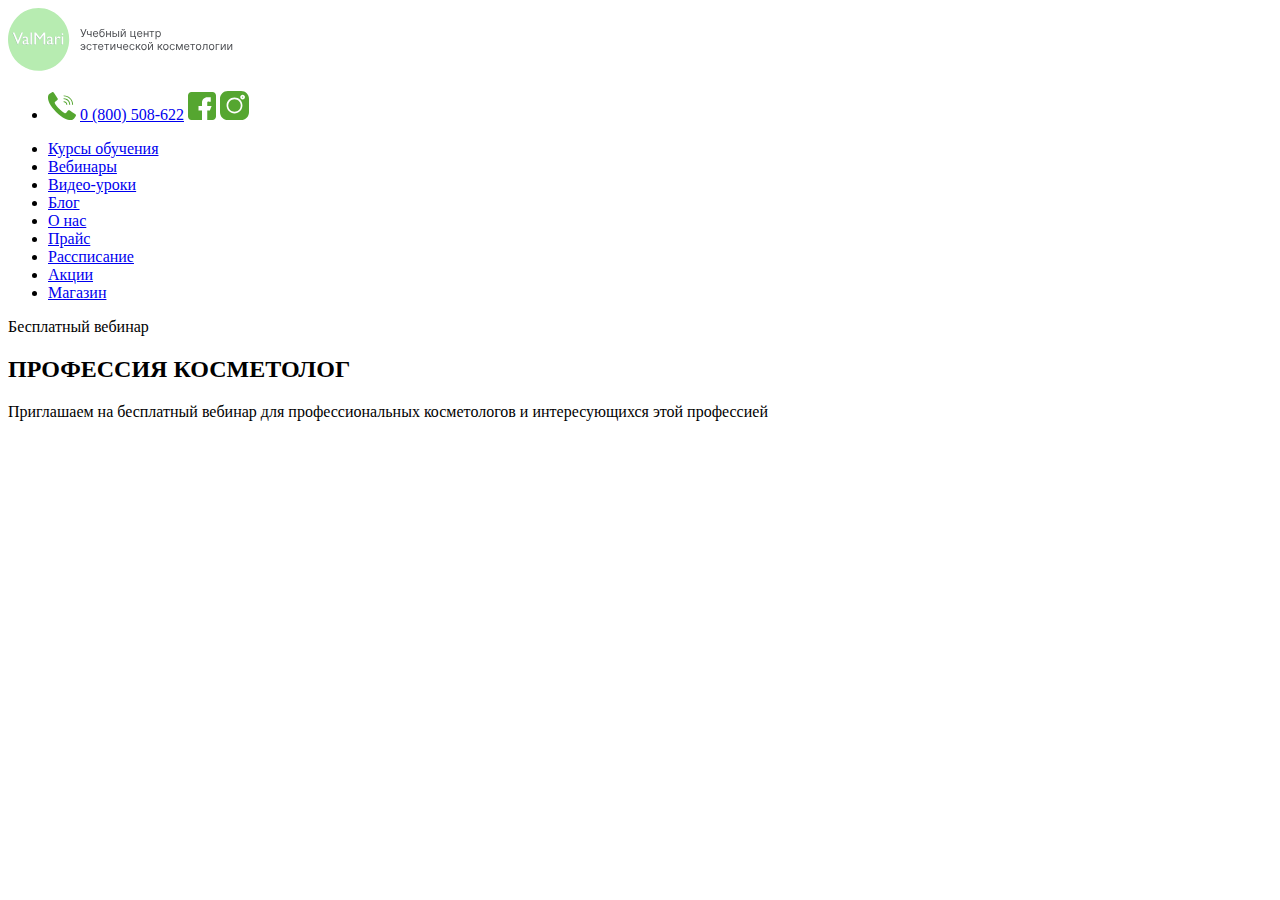
==== index.html @ c7e80268 "ыыыыыыы" ====
<!DOCTYPE html>
<html lang="en">
<head>
    <meta charset="UTF-8">
    <meta name="viewport" content="width=device-width, initial-scale=1.0">
    <title>Vulmary</title>
    <link rel="preconnect" href="https://fonts.googleapis.com"><link rel="preconnect" href="https://fonts.gstatic.com" crossorigin><link href="https://fonts.googleapis.com/css2?family=Montserrat:ital,wght@0,100..900;1,100..900&display=swap" rel="stylesheet">
    <link rel="preconnect" href="https://fonts.googleapis.com"><link rel="preconnect" href="https://fonts.gstatic.com" crossorigin><link href="https://fonts.googleapis.com/css2?family=Montserrat:ital,wght@0,100..900;1,100..900&family=Raleway:ital,wght@0,100..900;1,100..900&display=swap" rel="stylesheet">
    <link rel="preconnect" href="https://fonts.googleapis.com"><link rel="preconnect" href="https://fonts.gstatic.com" crossorigin><link href="https://fonts.googleapis.com/css2?family=Inter:wght@100..900&display=swap" rel="stylesheet">
    <link rel="preconnect" href="https://fonts.googleapis.com">
    <link rel="preconnect" href="https://fonts.gstatic.com" crossorigin>
    <link href="https://fonts.googleapis.com/css2?family=Mr+Dafoe&display=swap" rel="stylesheet">

</head>
<body>
    <header>
        <div class="container">
            <div class="header-top">
            
                <div class="header-contack">
                    <img src="img/лого (1) 1.svg" alt="кружочек">
                    <ul>
                        <li>
                            <img src="img/Иконка телефон.svg" alt="Иконка телефон">
                            <a href="tel:0800508622">0 (800) 508-622</a>
                            <img src="img/facebook 1.svg" alt="facebook">
                            <img src="img/instagram 1.svg" alt="instagram">
                        </li>
                    </ul>
                </div>
              
                  <ul class="header-menu">
                    <li><a href="#">Курсы обучения</a></li>
                    <li><a href="#">Вебинары</a></li>
                    <li><a href="#">Видео-уроки</a></li>
                    <li><a href="#">Блог</a></li>
                    <li><a href="#">О нас</a></li>
                    <li><a href="#">Прайс</a></li>
                    <li><a href="#">Рассписание</a></li>
                    <li><a href="#">Акции</a></li>
                    <li><a href="#">Магазин</a></li>
                  </ul>
                
            </div>
        </div>
    </header>
    <section class="woman">
        <div class="container">
            <div class="woman-text">
                <p>Бесплатный вебинар</p>
                <h2>ПРОФЕССИЯ КОСМЕТОЛОГ</h2>
                <p>Приглашаем на бесплатный вебинар для профессиональных косметологов и интересующихся этой профессией</p>
            </div>
        </div>
    </section>
    <section></section>
    <section></section>
    <section></section>
    <section></section>
    <section></section>
    <section></section>
    <script src="script/script.js"></script>
</body>
</html>
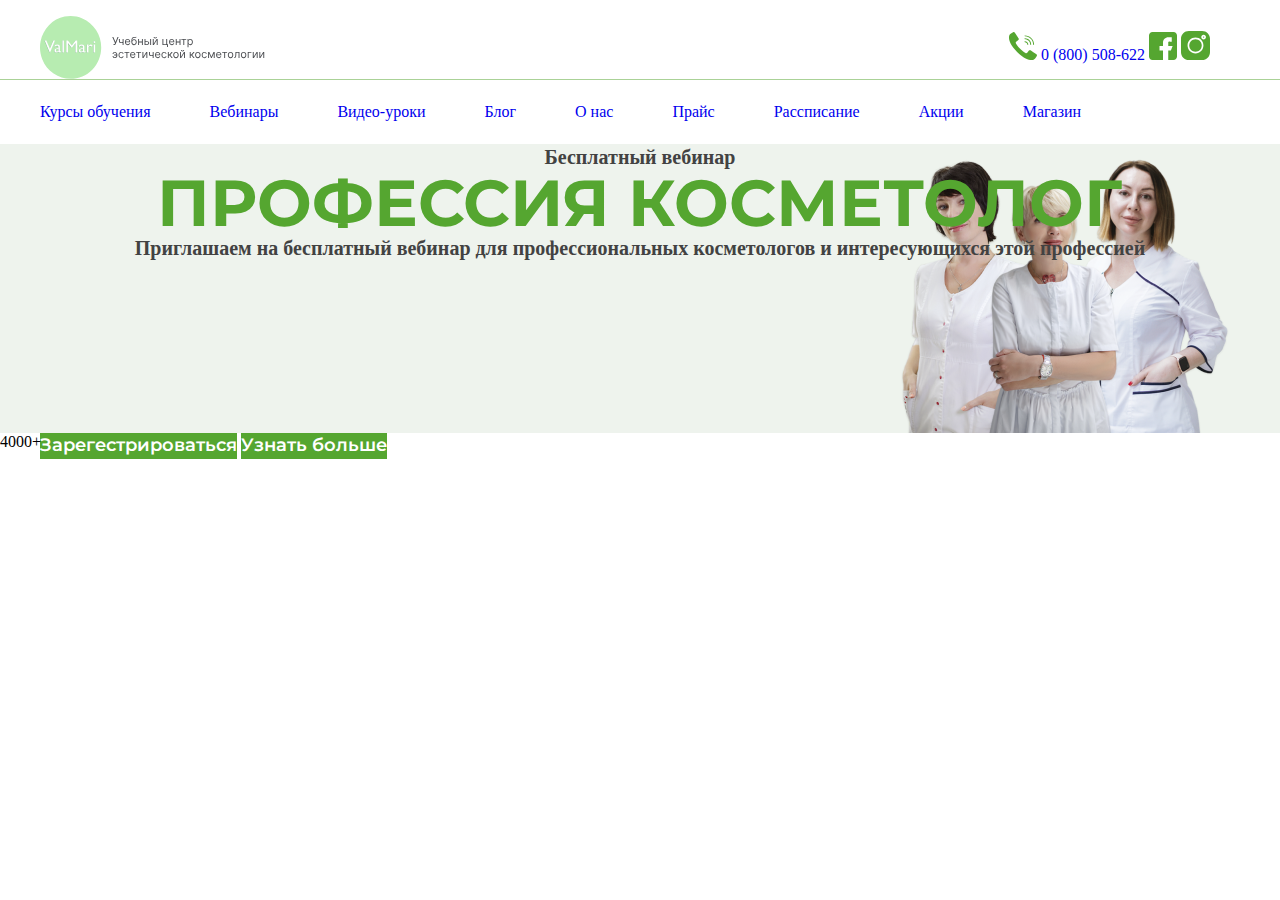
==== commit 0e7ff653: "ыыыыы" ====
--- a/index.html
+++ b/index.html
@@ -9,7 +9,7 @@
     <link rel="preconnect" href="https://fonts.googleapis.com"><link rel="preconnect" href="https://fonts.gstatic.com" crossorigin><link href="https://fonts.googleapis.com/css2?family=Inter:wght@100..900&display=swap" rel="stylesheet">
     <link rel="preconnect" href="https://fonts.googleapis.com">
     <link rel="preconnect" href="https://fonts.gstatic.com" crossorigin>
-    <link href="https://fonts.googleapis.com/css2?family=Mr+Dafoe&display=swap" rel="stylesheet">
+    <link rel="stylesheet" href="/style/style.css">
 
 </head>
 <body>
@@ -29,31 +29,49 @@
                     </ul>
                 </div>
               
-                  <ul class="header-menu">
-                    <li><a href="#">Курсы обучения</a></li>
-                    <li><a href="#">Вебинары</a></li>
-                    <li><a href="#">Видео-уроки</a></li>
-                    <li><a href="#">Блог</a></li>
-                    <li><a href="#">О нас</a></li>
-                    <li><a href="#">Прайс</a></li>
-                    <li><a href="#">Рассписание</a></li>
-                    <li><a href="#">Акции</a></li>
-                    <li><a href="#">Магазин</a></li>
-                  </ul>
+               
                 
             </div>
+        </div>
+        <div class="line">
+            
+        </div>
+        <div class="container">
+            <ul class="header-menu">
+                <li><a href="#">Курсы обучения</a></li>
+                <li><a href="#">Вебинары</a></li>
+                <li><a href="#">Видео-уроки</a></li>
+                <li><a href="#">Блог</a></li>
+                <li><a href="#">О нас</a></li>
+                <li><a href="#">Прайс</a></li>
+                <li><a href="#">Рассписание</a></li>
+                <li><a href="#">Акции</a></li>
+                <li><a href="#">Магазин</a></li>
+              </ul>
         </div>
     </header>
     <section class="woman">
         <div class="container">
             <div class="woman-text">
                 <p>Бесплатный вебинар</p>
-                <h2>ПРОФЕССИЯ КОСМЕТОЛОГ</h2>
+                <h2 class="ppp">ПРОФЕССИЯ КОСМЕТОЛОГ</h2>
                 <p>Приглашаем на бесплатный вебинар для профессиональных косметологов и интересующихся этой профессией</p>
             </div>
+            <div class="buttons">
+                <button class="reg">
+                    Зарегестрироваться
+                </button>
+                <button class="ub">
+                    Узнать больше
+                </button>
+            </div>
+           
         </div>
     </section>
-    <section></section>
+    <section class="+++">
+        <p>4000+</p>
+            
+    </section>
     <section></section>
     <section></section>
     <section></section>
--- a/style/style.css
+++ b/style/style.css
@@ -0,0 +1,112 @@
+*{
+    padding: 0;
+    margin: 0;
+}
+h1,h2,h3,p{
+    padding: 0;
+    margin: 0;
+}
+a{
+    text-decoration: none;
+}
+ul,ol{
+    list-style: none;
+}
+button{
+    cursor: pointer;
+}
+
+
+
+
+
+
+
+/* ------------------header------------------- */
+
+.container{
+    max-width: 1200px;
+    margin: 0 auto;
+    height: 100%;
+}
+.header-top{
+    margin-top: 16px;
+}
+.header-menu{
+    display: flex;
+}
+ul{
+    display: flex;
+    
+}
+.header-menu>li{
+    align-items: center;
+    margin-right: 59px;
+    justify-content: space-between;
+    padding-top: 23px;
+    padding-bottom: 23px;
+}
+.line{
+    height: 1px;
+    background-color:rgba(85, 166, 48, 0.5) ;
+}
+.header-menu>li:last-child{
+    margin-right: 0;
+}
+.header-contack{
+    display: flex;
+    justify-content: space-between;
+    align-items: center;
+    margin-right: 30px;
+}
+
+
+
+
+
+/*--------------------- selection1----------------- */
+
+.woman{
+    height: 289px;
+    background-color: #eef3ed;
+    width: 100%;
+
+}
+
+.woman-text{
+    background-image: url('../img/12332\ \(8\)\ 1.png');
+    background-repeat: no-repeat;
+    background-position-x: right;
+    background-position-y: bottom;
+    width: 100%;
+    height: 100%;
+    font-family: var(--font-family);
+    font-weight: 600;
+    font-size: 20px;
+    line-height: 130%;
+    text-align: center;
+    color: #424242;
+    flex-direction:column;
+    
+}
+
+.ppp{
+    font-family: "Montserrat";
+    font-weight: 700;
+    font-size: 65px;
+    line-height: 100%;
+    color: #55a630;
+}
+.buttons>button{
+    font-family: "Montserrat";
+    font-weight: 600;
+    font-size: 18px;
+    line-height: 144%;
+    text-align: center;
+    color: #fff;
+    display: inline-flex;
+    background: #55a630;
+    cursor: pointer;
+    border: none;
+}
+
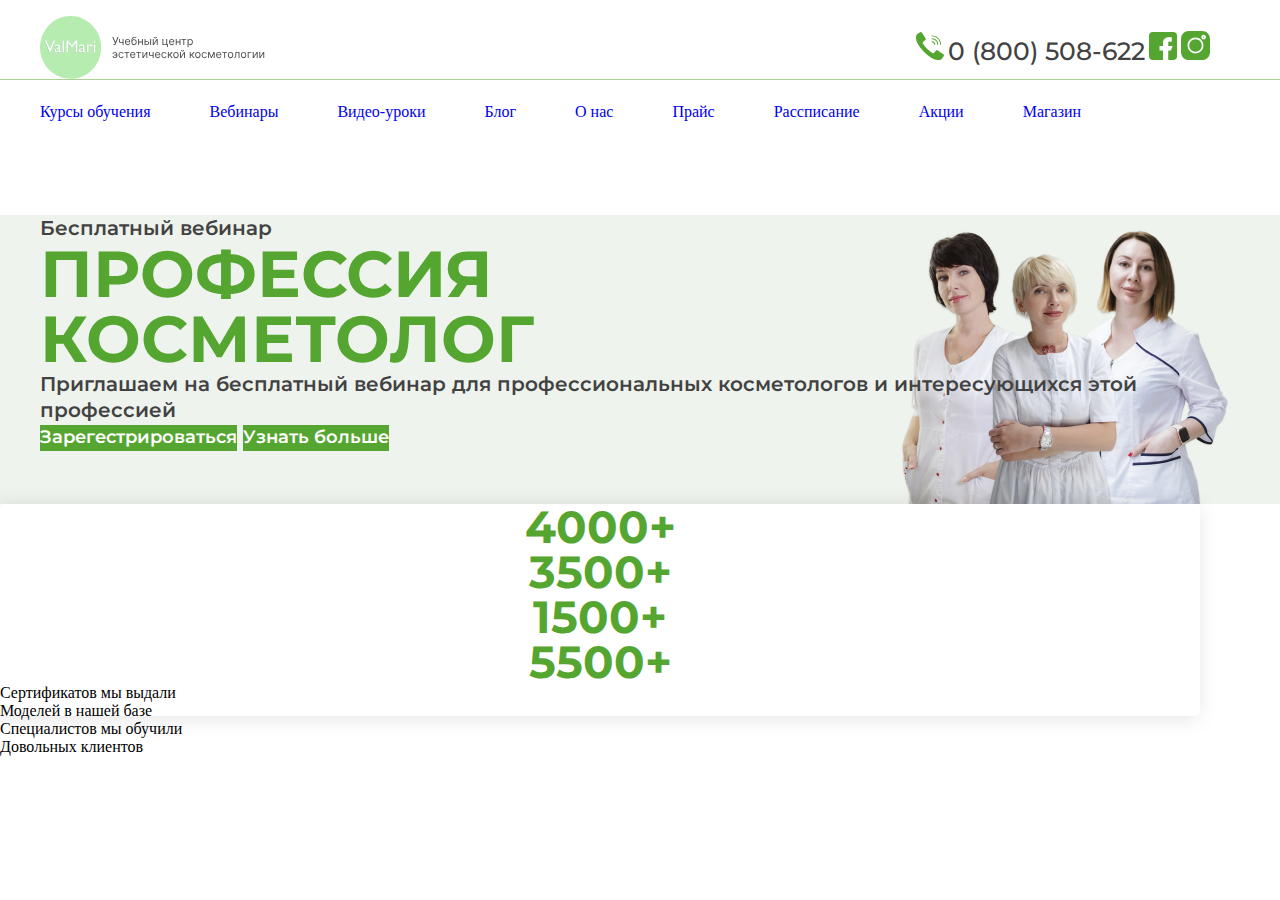
==== commit dc729966: "sssss" ====
--- a/index.html
+++ b/index.html
@@ -53,24 +53,37 @@
     <section class="woman">
         <div class="container">
             <div class="woman-text">
-                <p>Бесплатный вебинар</p>
-                <h2 class="ppp">ПРОФЕССИЯ КОСМЕТОЛОГ</h2>
-                <p>Приглашаем на бесплатный вебинар для профессиональных косметологов и интересующихся этой профессией</p>
+                <div class="text-text">
+                    <p>Бесплатный вебинар</p>
+                    <h2 class="ppp">ПРОФЕССИЯ КОСМЕТОЛОГ</h2>
+                    <p>Приглашаем на бесплатный вебинар для профессиональных косметологов и интересующихся этой профессией</p>
+                </div>
+                <div class="buttons">
+                    <button class="reg">
+                        Зарегестрироваться
+                    </button>
+                    <button class="ub">
+                        Узнать больше
+                    </button>
+                </div>
             </div>
-            <div class="buttons">
-                <button class="reg">
-                    Зарегестрироваться
-                </button>
-                <button class="ub">
-                    Узнать больше
-                </button>
-            </div>
+            
            
         </div>
     </section>
-    <section class="+++">
-        <p>4000+</p>
-            
+    <section class="plus">
+        <div class="numbers">
+            <p>4000+</p>
+            <p>3500+</p>
+            <p>1500+</p>
+            <p>5500+</p>
+        </div>
+        <div class="wordsNeeee">
+            <p>Сертификатов мы выдали</p>
+            <p>Моделей в нашей базе</p>
+            <p>Специалистов мы обучили</p>
+            <p>Довольных клиентов</p>
+        </div>
     </section>
     <section></section>
     <section></section>
--- a/style/style.css
+++ b/style/style.css
@@ -32,9 +32,14 @@
 .header-top{
     margin-top: 16px;
 }
-.header-menu{
+.container>.header-menu>li>a>{
     display: flex;
-}
+    font-family: "Montserrat", sans-serif;
+    font-weight: 500;
+    font-size: 16px;
+    line-height: 162%;
+    color: #424242;
+    }
 ul{
     display: flex;
     
@@ -59,6 +64,13 @@
     align-items: center;
     margin-right: 30px;
 }
+.header-contack>ul>li>a{
+    font-family: "Montserrat", sans-serif;
+    font-weight: 500;
+    font-size: 25px;
+    line-height: 104%;
+    color: #424242;
+}
 
 
 
@@ -80,13 +92,16 @@
     background-position-y: bottom;
     width: 100%;
     height: 100%;
-    font-family: var(--font-family);
+    font-family: "Montserrat", sans-serif;
     font-weight: 600;
     font-size: 20px;
     line-height: 130%;
-    text-align: center;
     color: #424242;
     flex-direction:column;
+    
+}
+.woman-text>.text-text{
+    margin-top: 71px;
     
 }
 
@@ -96,6 +111,7 @@
     font-size: 65px;
     line-height: 100%;
     color: #55a630;
+    max-width: 496px;
 }
 .buttons>button{
     font-family: "Montserrat";
@@ -110,3 +126,24 @@
     border: none;
 }
 
+
+
+/*--------------------- selection2 ----------------- */
+
+.plus{
+    border-radius: 4px;
+    width: 1200px;
+    height: 212px;
+    box-shadow: -2px 2px 20px 0 rgba(66, 66, 66, 0.15);
+    background: #fff;
+}
+.numbers{
+    font-family:"Montserrat";
+    font-weight: 700;
+    font-size: 45px;
+    line-height: 100%;
+    text-align: center;
+    color: #55a630;
+}
+
+
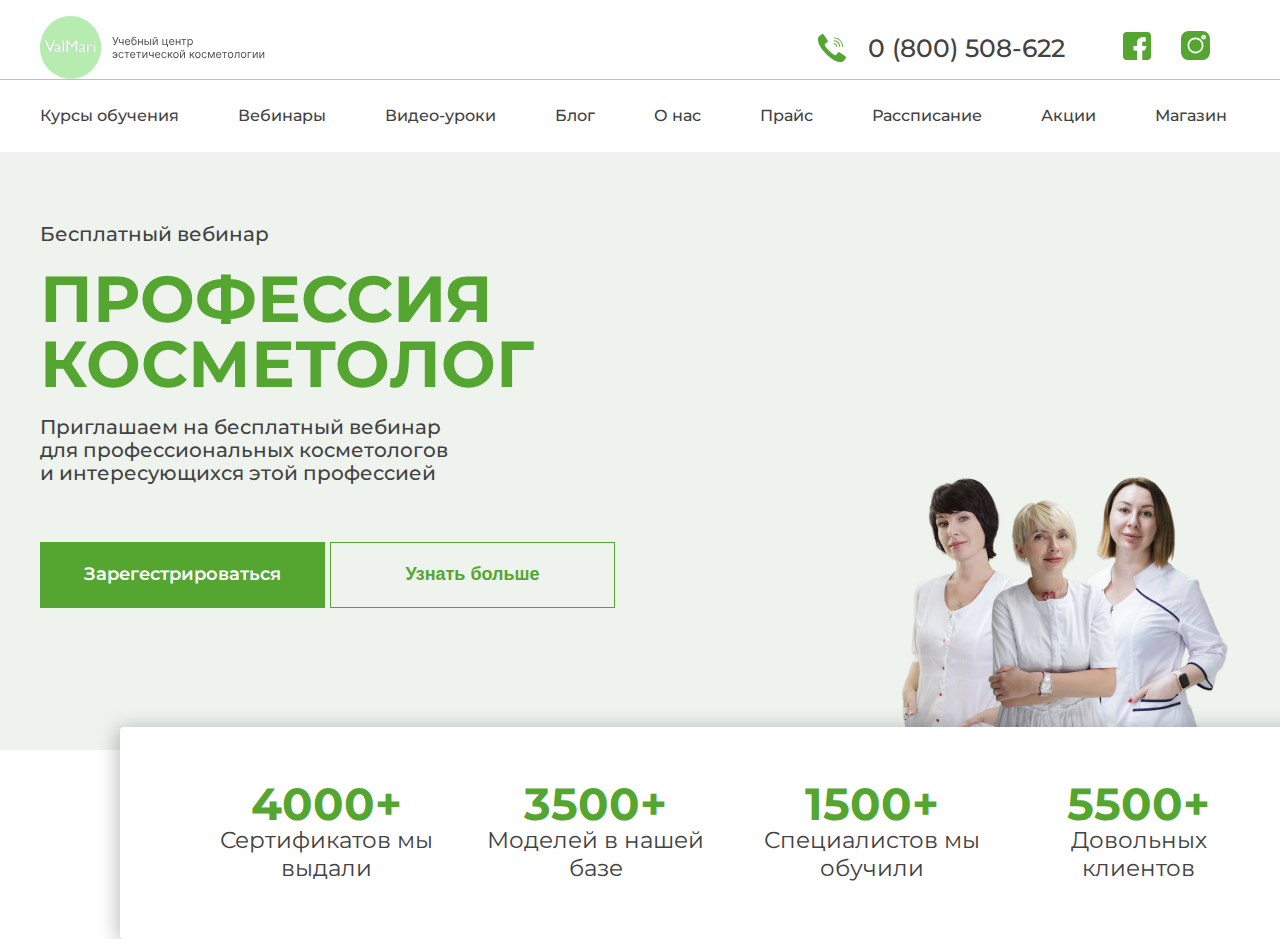
==== commit 1123b4e3: "ароаов" ====
--- a/index.html
+++ b/index.html
@@ -19,18 +19,22 @@
             
                 <div class="header-contack">
                     <img src="img/лого (1) 1.svg" alt="кружочек">
-                    <ul>
-                        <li>
+                    <div class="contact">
+                        <div class="tel">
                             <img src="img/Иконка телефон.svg" alt="Иконка телефон">
                             <a href="tel:0800508622">0 (800) 508-622</a>
-                            <img src="img/facebook 1.svg" alt="facebook">
-                            <img src="img/instagram 1.svg" alt="instagram">
-                        </li>
-                    </ul>
+                        </div>
+                        <div class="social">
+                            <a href="#">
+                                <img src="img/facebook 1.svg" alt="facebook">
+                            </a>
+                            <a href="#">
+                                <img src="img/instagram 1.svg" alt="instagram">
+                            </a>
+                        </div>
+                    </div>
+                  
                 </div>
-              
-               
-                
             </div>
         </div>
         <div class="line">
@@ -72,17 +76,21 @@
         </div>
     </section>
     <section class="plus">
-        <div class="numbers">
-            <p>4000+</p>
+        <div class="item">
+            <p>4000+</p><p>Сертификатов мы выдали</p>
+        </div> 
+        <div class="item">
             <p>3500+</p>
+            <p>Моделей в нашей базе</p>
+        </div> 
+        <div class="item">
             <p>1500+</p>
+            <p>Специалистов мы обучили</p>
+        </div> 
+        <div class="item">
             <p>5500+</p>
-        </div>
-        <div class="wordsNeeee">
-            <p>Сертификатов мы выдали</p>
-            <p>Моделей в нашей базе</p>
-            <p>Специалистов мы обучили</p>
             <p>Довольных клиентов</p>
+        </div> 
         </div>
     </section>
     <section></section>
--- a/style/style.css
+++ b/style/style.css
@@ -41,8 +41,7 @@
     color: #424242;
     }
 ul{
-    display: flex;
-    
+    display: flex;   
 }
 .header-menu>li{
     align-items: center;
@@ -64,25 +63,53 @@
     align-items: center;
     margin-right: 30px;
 }
-.header-contack>ul>li>a{
+.contact{
+    display: flex;
+    align-items: center;
+}
+.tel{
+    display: flex;
+    align-items: center;
+    margin-right: 58px;
+}
+.tel>a{
     font-family: "Montserrat", sans-serif;
     font-weight: 500;
     font-size: 25px;
     line-height: 104%;
     color: #424242;
-}
+    margin-left: 22px;
+}
+.social>a{
+    margin-right: 26px;
+}
+.social>a:last-child{
+    margin:0;
+}
+.header-menu>li>a{
+    font-family: "Montserrat", sans-serif;
+    font-weight: 500;
+    font-size: 16px;
+    line-height: 162%;
+    color: #424242;
+}    
 
 
 
 
 
 /*--------------------- selection1----------------- */
-
+.container{
+    max-width: 1200px;
+    margin: 0 auto;
+    height: 100%;
+    padding: 0 10px;
+}
 .woman{
-    height: 289px;
+    height: 598px;
     background-color: #eef3ed;
     width: 100%;
-
+    box-sizing: border-box;
 }
 
 .woman-text{
@@ -93,18 +120,20 @@
     width: 100%;
     height: 100%;
     font-family: "Montserrat", sans-serif;
-    font-weight: 600;
+    font-weight: 500;
     font-size: 20px;
-    line-height: 130%;
+    line-height: 115%;
     color: #424242;
     flex-direction:column;
     
 }
-.woman-text>.text-text{
-    margin-top: 71px;
-    
-}
-
+.text-text>p:first-child{
+    padding-top: 71px;
+}
+.text-text>p:last-child{
+    padding-top: 20px;
+    max-width: 419px;
+}
 .ppp{
     font-family: "Montserrat";
     font-weight: 700;
@@ -112,20 +141,38 @@
     line-height: 100%;
     color: #55a630;
     max-width: 496px;
-}
-.buttons>button{
+    padding-top: 20px;
+}
+.buttons{
+    margin-top: 57px;
+}
+.reg{
     font-family: "Montserrat";
     font-weight: 600;
     font-size: 18px;
     line-height: 144%;
     text-align: center;
     color: #fff;
-    display: inline-flex;
     background: #55a630;
     cursor: pointer;
     border: none;
-}
-
+    margin-bottom: 120px;
+    width: 285px;
+    height: 66px;
+}
+.ub{
+    border: 1px solid #55a630;
+    font-weight: 600;
+    font-size: 18px;
+    line-height: 144%;
+    text-align: center;
+    color: #55a630;
+    cursor: pointer;
+    text-align: center;
+    width: 285px;
+    height: 66px;
+    background: transparent;
+}
 
 
 /*--------------------- selection2 ----------------- */
@@ -134,16 +181,29 @@
     border-radius: 4px;
     width: 1200px;
     height: 212px;
-    box-shadow: -2px 2px 20px 0 rgba(66, 66, 66, 0.15);
+    box-shadow: -2px 2px 20px 0 rgba(7, 7, 7, 0.274);
     background: #fff;
-}
-.numbers{
-    font-family:"Montserrat";
+    display: flex;
+    justify-content: space-between;
+    padding: 54px 64px;
+    margin-top: -23px;
+    margin-left: 120px;
+    box-sizing: border-box;
+}
+.item>p:first-child{
+    font-family: "Montserrat", sans-serif;
     font-weight: 700;
     font-size: 45px;
     line-height: 100%;
     text-align: center;
     color: #55a630;
 }
-
-
+.item>p:last-child{
+    font-family: "Montserrat", sans-serif;
+    font-weight: 400;
+    font-size: 23px;
+    line-height: 122%;
+    text-align: center;
+    color: #424242;
+}
+
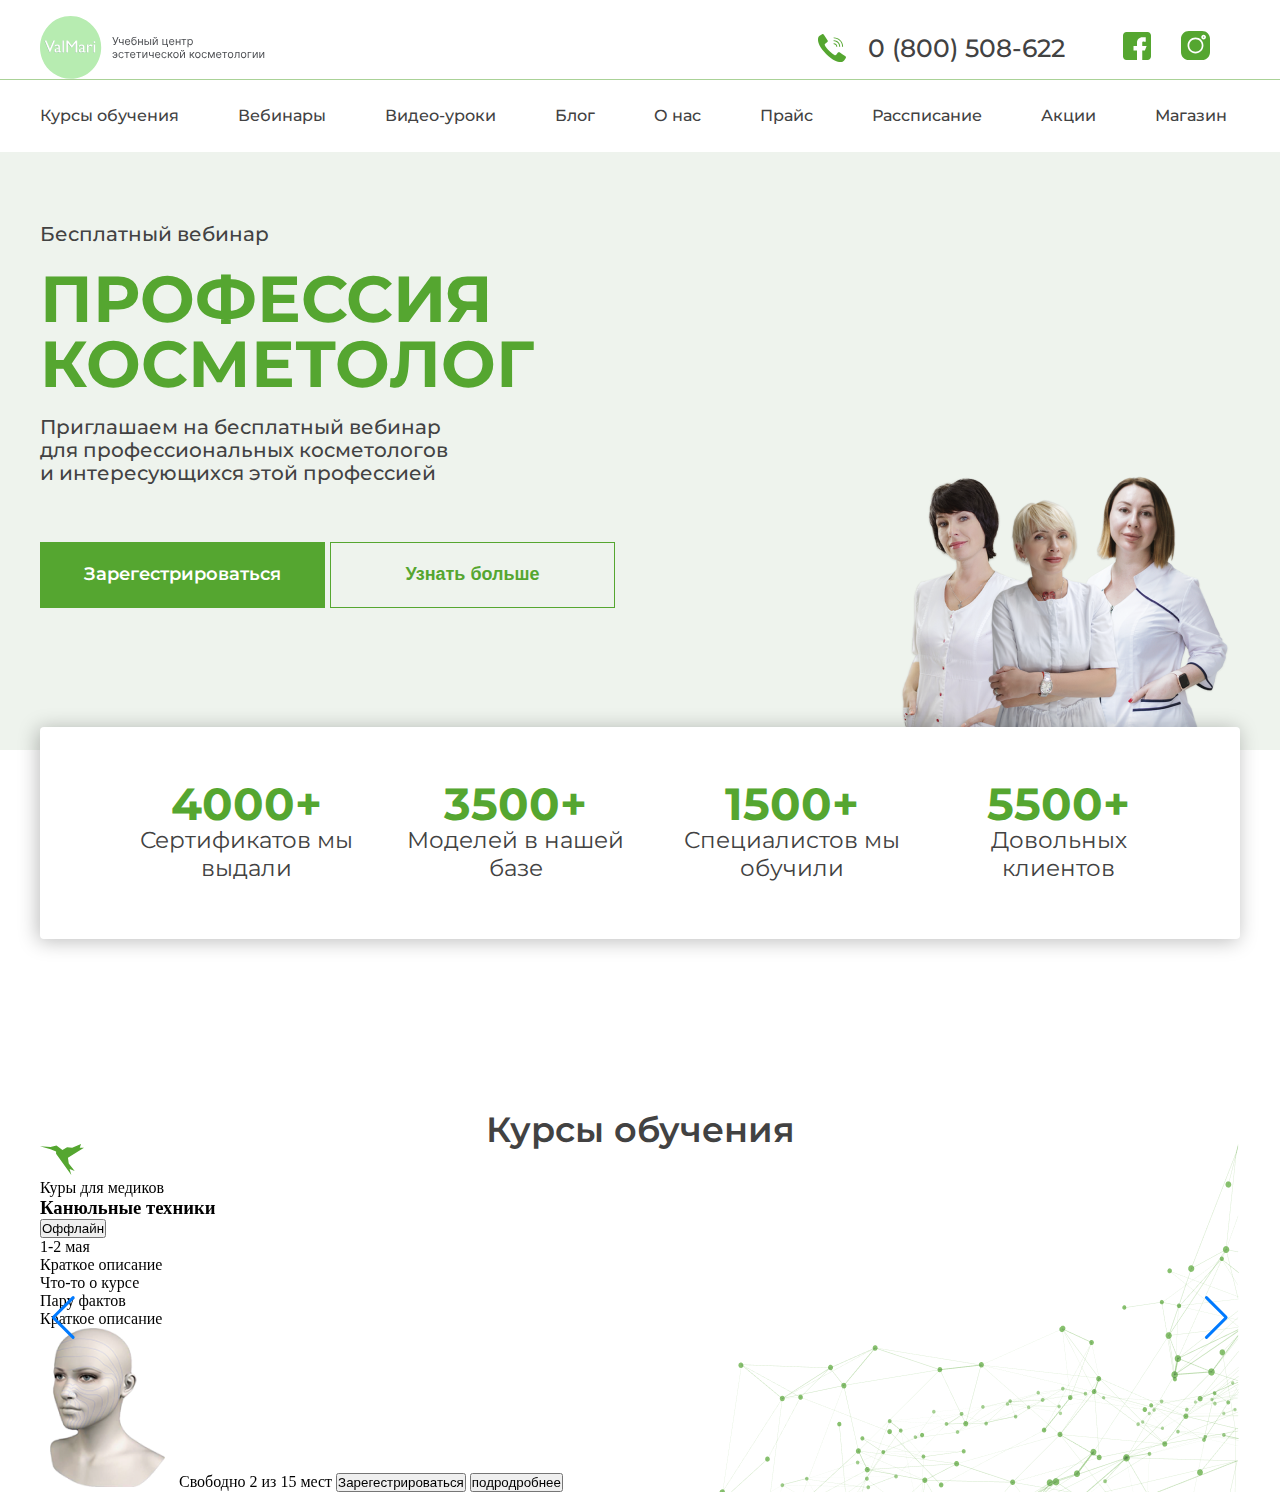
==== commit 39da8aa0: "gfdsdfg" ====
--- a/index.html
+++ b/index.html
@@ -9,6 +9,8 @@
     <link rel="preconnect" href="https://fonts.googleapis.com"><link rel="preconnect" href="https://fonts.gstatic.com" crossorigin><link href="https://fonts.googleapis.com/css2?family=Inter:wght@100..900&display=swap" rel="stylesheet">
     <link rel="preconnect" href="https://fonts.googleapis.com">
     <link rel="preconnect" href="https://fonts.gstatic.com" crossorigin>
+    <link rel="stylesheet" href="https://cdn.jsdelivr.net/npm/swiper@11/swiper-bundle.min.css"
+/>  
     <link rel="stylesheet" href="/style/style.css">
 
 </head>
@@ -93,11 +95,94 @@
         </div> 
         </div>
     </section>
-    <section></section>
+    <section class="slider">
+        <div class="container">
+            <h1 class="kkk1">Курсы обучения</h1>
+            <div class="look">
+                 <div class="swiper slider">
+                    <div class="swiper-wrapper">
+                    <div class="swiper-slide slide-item">
+                        <div class="item1">
+                            <img src="img/Vector 1.svg" alt="птица" class="bird">
+                            <p class="kurs">Куры для медиков</p>
+                            <h3 class="kun">Канюльные техники</h3>
+                            <button class="off1">Оффлайн</button>
+                            <p class="date">1-2 мая</p>
+                            <div class="box">
+                                <p>Краткое описание</p>
+                                <p>Что-то о курсе  </p>     
+                                <p> Пару фактов  </p>        
+                                <p> Краткое описание </p>
+                           </div>
+                           <img src="img/голова.png" alt="голова">
+                                <span class="span">Свободно 2 из 15 мест</span>
+                                <button class="reg10">Зарегестрироваться</button>
+                                <button class="reg11">подродробнее</button>
+                        </div>
+                    </div>
+                    <div class="swiper-slide slide-item2">
+                        <img src="img/Vector 1.svg" alt="птица" class="bird">
+                        <p class="kurs">Курс для медиков</p>
+                    <h3 class="mes">Мезотерапия и биоревителизация</h3>
+                    <span class="on1">Онлайн</span>
+                    <p class="date">15 - 20 мая</p>
+                    <div class="box">
+                         <p>Краткое описание</p>
+                         <p>Что-то о курсе  </p>     
+                         <p> Пару фактов  </p>        
+                         <p> Краткое описание </p>
+                    </div>
+                     <img src="img/голова.png" alt="голова">
+                        <span class="span">Свободно 2 из 15 мест</span>
+                        <button class="reg12">Зарегестрироваться</button>
+                        <button class="reg13">подродробнее</button>
+                    </div>
+                    <div class="swiper-slide slide-item3">
+                        <img src="img/Vector 1.svg" alt="птица" class="bird">
+                        <p class="item-text">Курс для медиков</p>
+                        <h3>Биогель - новое в косметологии</h3>
+                        <span class="mast">Мастер-класс</span>
+                        <p class="date">2 - 5 августа</p>
+                        <div class="box">
+                             <p>Краткое описание</p>
+                             <p>Что-то о курсе  </p>     
+                             <p> Пару фактов  </p>        
+                             <p> Краткое описание </p>
+                        </div>
+                        <img src="img/голова.png" alt="голова">
+                    </div>
+                    <div class="swiper-pagination"></div>
+                    <div class="swiper-button-prev"></div>
+                    <div class="swiper-button-next"></div>
+                </div>
+            </div>
+               
+        </div>
+    </section>
     <section></section>
     <section></section>
     <section></section>
     <section></section>
     <script src="script/script.js"></script>
+    <script src="https://cdn.jsdelivr.net/npm/swiper@11/swiper-bundle.min.js"></script>
+    <script>
+        var swiper = new Swiper(".slider", {
+          slidesPerView: 3,
+          spaceBetween: 59,
+          pagination: {
+            el: ".swiper-pagination",
+            clickable: true,
+          },
+        navigation: {
+                        nextEl: ".button-next",
+                        prevEl: ".button-prev",
+        },
+            loop: true,
+            autoplay: {
+            delay: 3000,
+            disableOnInteraction: false,
+        },
+     });
+      </script>
 </body>
 </html>--- a/style/style.css
+++ b/style/style.css
@@ -124,7 +124,6 @@
     font-size: 20px;
     line-height: 115%;
     color: #424242;
-    flex-direction:column;
     
 }
 .text-text>p:first-child{
@@ -181,13 +180,13 @@
     border-radius: 4px;
     width: 1200px;
     height: 212px;
+    margin: 0 auto;
     box-shadow: -2px 2px 20px 0 rgba(7, 7, 7, 0.274);
     background: #fff;
     display: flex;
     justify-content: space-between;
     padding: 54px 64px;
     margin-top: -23px;
-    margin-left: 120px;
     box-sizing: border-box;
 }
 .item>p:first-child{
@@ -206,4 +205,32 @@
     text-align: center;
     color: #424242;
 }
-
+.look{
+    background: url('../img/Фон\ \(линии\).png');
+    background-repeat: no-repeat;
+    background-position-x: right;
+    background-position-y: top;
+}
+
+
+
+/*--------------------- selection3 ----------------- */
+
+
+.kkk1{
+    font-family: "Montserrat";
+    font-weight: 600;
+    font-size: 35px;
+    line-height: 80%;
+    text-align: center;
+    padding-top: 177px;
+    color: #424242;
+}
+.kkk2{
+    background-image: url('../img/Фон\ \(линии\).png');
+    background-repeat: no-repeat;
+    background-position-x: right;
+    background-position-y: top;
+    width: 100%;
+    height: 100%;
+}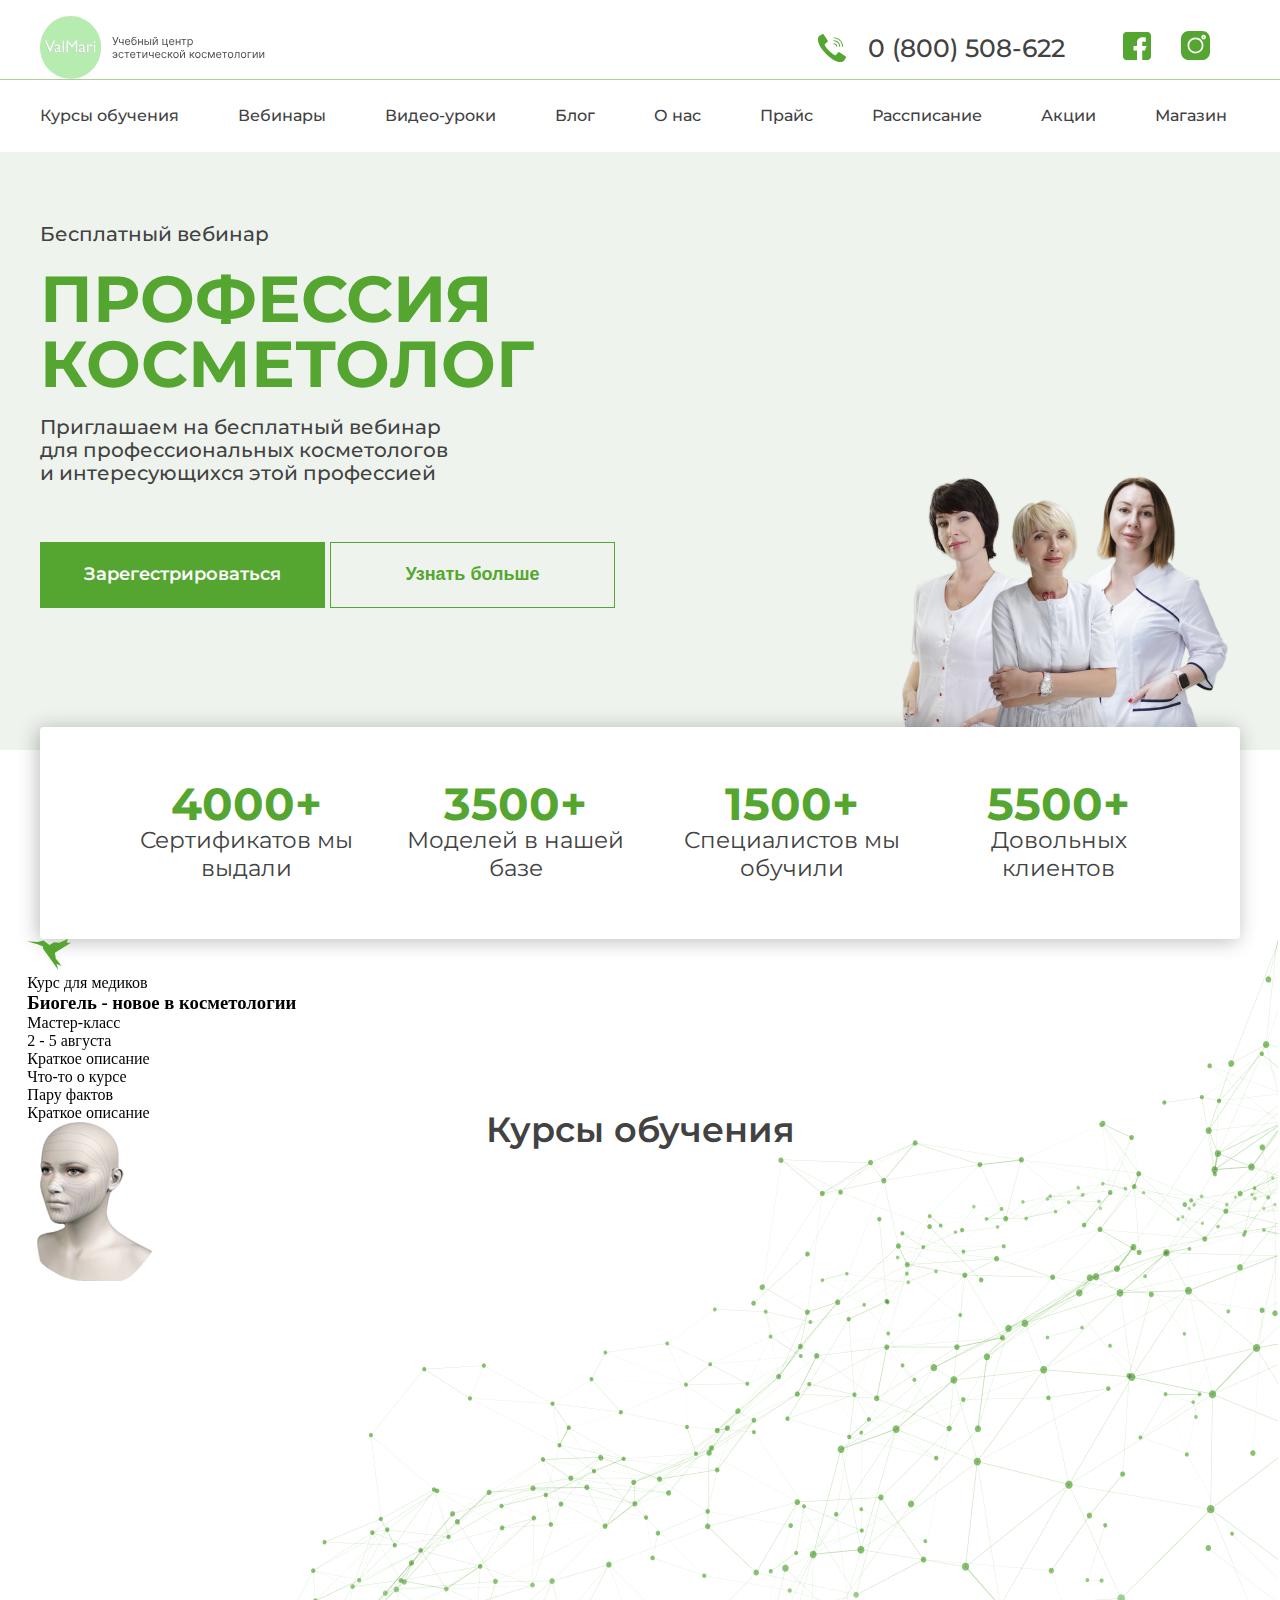
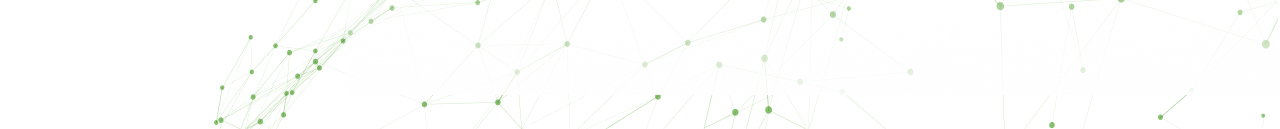
==== commit 7b69c632: "ывапр" ====
--- a/index.html
+++ b/index.html
@@ -95,11 +95,12 @@
         </div> 
         </div>
     </section>
-    <section class="slider">
+    <section class="slider-box">
         <div class="container">
             <h1 class="kkk1">Курсы обучения</h1>
             <div class="look">
-                 <div class="swiper slider">
+             <div>
+                <div class="swiper slider">
                     <div class="swiper-wrapper">
                     <div class="swiper-slide slide-item">
                         <div class="item1">
@@ -152,10 +153,10 @@
                         <img src="img/голова.png" alt="голова">
                     </div>
                     <div class="swiper-pagination"></div>
-                    <div class="swiper-button-prev"></div>
-                    <div class="swiper-button-next"></div>
+
                 </div>
             </div>
+             </div>    
                
         </div>
     </section>
@@ -165,24 +166,21 @@
     <section></section>
     <script src="script/script.js"></script>
     <script src="https://cdn.jsdelivr.net/npm/swiper@11/swiper-bundle.min.js"></script>
+    <script src="https://cdn.jsdelivr.net/npm/swiper@11/swiper-bundle.min.js"></script>
     <script>
         var swiper = new Swiper(".slider", {
           slidesPerView: 3,
           spaceBetween: 59,
           pagination: {
-            el: ".swiper-pagination",
+            el: ".green-pagination",
             clickable: true,
-          },
-        navigation: {
-                        nextEl: ".button-next",
-                        prevEl: ".button-prev",
-        },
+          },    
             loop: true,
             autoplay: {
-            delay: 3000,
-            disableOnInteraction: false,
-        },
-     });
+                delay: 3000,
+                disableOnInteraction: false,
+            },
+        });
       </script>
 </body>
 </html>--- a/style/style.css
+++ b/style/style.css
@@ -205,13 +205,20 @@
     text-align: center;
     color: #424242;
 }
+.slider-box{
+    position: relative;
+}
+
 .look{
     background: url('../img/Фон\ \(линии\).png');
     background-repeat: no-repeat;
     background-position-x: right;
     background-position-y: top;
-}
-
+    height:790px ;
+    position: absolute;
+    top: 0;
+    right: 0;
+}
 
 
 /*--------------------- selection3 ----------------- */
